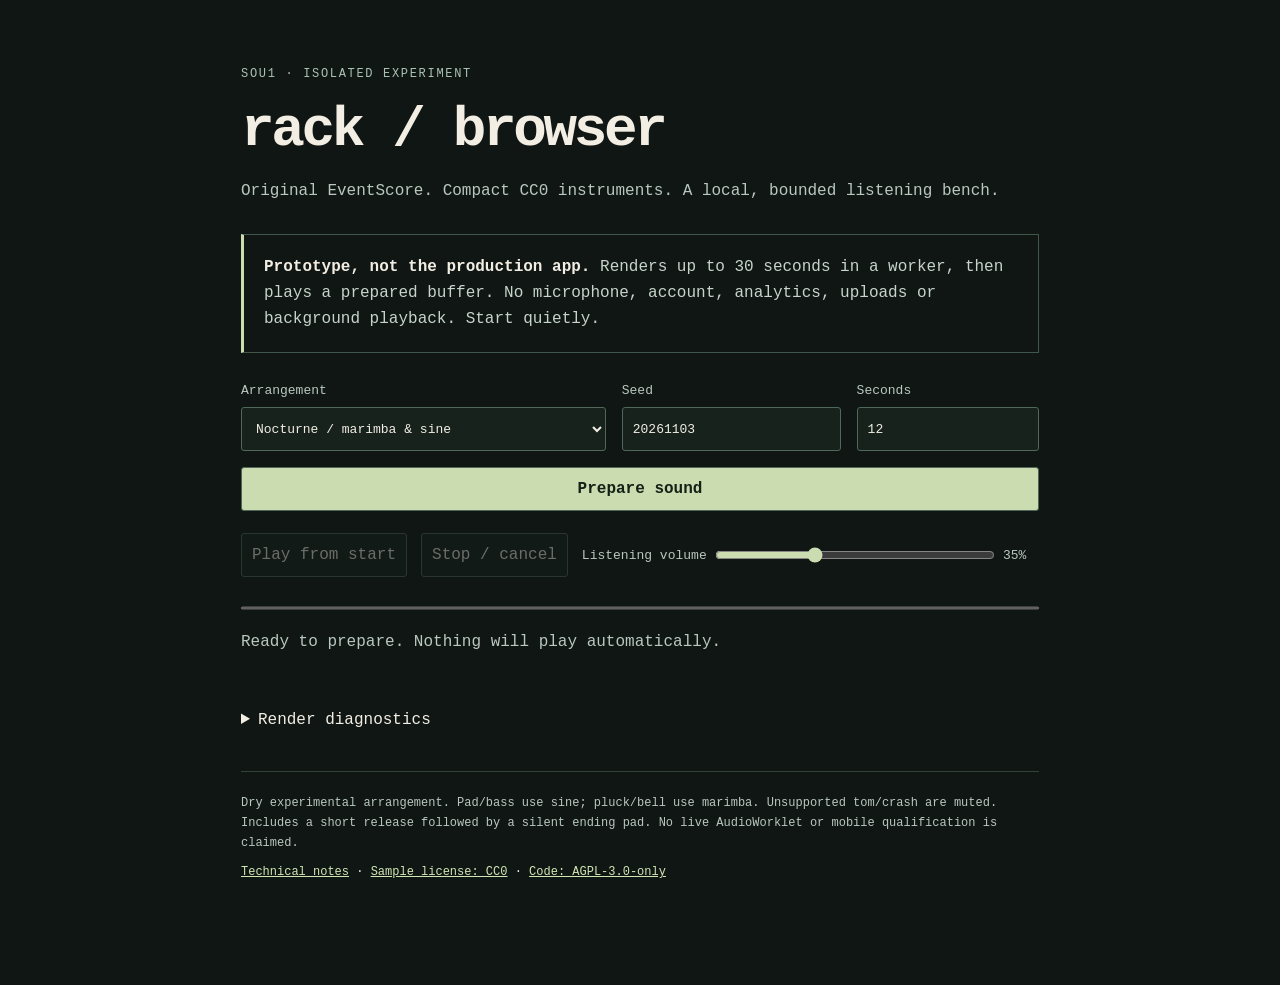
==== experiments/rack-browser/index.html @ 3c32c2ca "Add isolated browser rack laboratory with verified score imports and controller tests" ====
<!doctype html>
<html lang="en"><head><meta charset="utf-8"><meta name="viewport" content="width=device-width, initial-scale=1"><meta name="color-scheme" content="dark"><meta http-equiv="Content-Security-Policy" content="default-src 'self'; script-src 'self' blob:; style-src 'self'; worker-src 'self'; connect-src 'self'; object-src 'none'; base-uri 'none'"><title>SOU1 / rack lab</title><link rel="stylesheet" href="style.css"></head>
<body><main><header><span class="eyebrow">SOU1 · ISOLATED EXPERIMENT</span><h1>rack / browser</h1><p>Original EventScore. Compact CC0 instruments. A local, bounded listening bench.</p></header>
<aside><strong>Prototype, not the production app.</strong> Renders up to 30 seconds in a worker, then plays a prepared buffer. No microphone, account, analytics, uploads or background playback. Start quietly.</aside>
<form id="settings"><label>Arrangement<select id="profile"><option value="nocturne">Nocturne / marimba &amp; sine</option><option value="pulse">Pulse / marimba &amp; drums</option></select></label><label>Seed<input id="seed" type="number" min="0" max="4294967295" step="1" value="20261103" required></label><label>Seconds<input id="duration" type="number" min="4" max="30" step="1" value="12" required></label><button type="submit" id="prepare">Prepare sound</button></form>
<div class="transport"><button id="play" disabled>Play from start</button><button id="stop" disabled>Stop / cancel</button><label class="volume">Listening volume <input id="volume" type="range" min="0" max="100" value="35"><output id="volume-value">35%</output></label></div>
<progress id="progress" max="1" value="0" aria-label="Preparation progress"></progress><p id="status" role="status" aria-live="polite">Ready to prepare. Nothing will play automatically.</p><details><summary>Render diagnostics</summary><pre id="diagnostics">No render yet.</pre></details>
<footer><p>Dry experimental arrangement. Pad/bass use sine; pluck/bell use marimba. Unsupported tom/crash are muted. Includes a short release followed by a silent ending pad. No live AudioWorklet or mobile qualification is claimed.</p><a href="../../tools/EVENT_SCORE_RACK.md">Technical notes</a> · <a href="../../assets/cc0-mini/VCSL-LICENSE">Sample license: CC0</a> · <a href="../../LICENSE">Code: AGPL-3.0-only</a></footer></main><script type="module" src="app.mjs"></script></body></html>
---- experiments/rack-browser/style.css ----
:root{font-family:ui-monospace,SFMono-Regular,Consolas,monospace;color:#f3eee4;background:#101614;font-synthesis:none}*{box-sizing:border-box}body{margin:0}main{max-width:850px;margin:64px auto;padding:0 26px}.eyebrow{font-size:12px;color:#a8c3b4;letter-spacing:.14em}h1{font-size:clamp(32px,7vw,56px);letter-spacing:-.06em;margin:16px 0}p{line-height:1.65;color:#b9c8bf}aside{padding:20px;border:1px solid #41574b;border-left:3px solid #cbdcb0;line-height:1.6;color:#c7d4cb;margin:30px 0}aside strong{color:#f3eee4}form{display:grid;grid-template-columns:2fr 1.2fr 1fr;gap:16px}label{display:grid;gap:9px;color:#b9c8bf;font-size:13px}input,select,button{font:inherit;min-width:0;min-height:44px;border:1px solid #50685a;border-radius:3px;padding:10px;background:#17221c;color:#f3eee4}button{cursor:pointer}button:hover:enabled{background:#2d4034}button:disabled{opacity:.4;cursor:default}button[type=submit]{grid-column:1/-1;background:#cbdcb0;color:#142117;font-weight:700}button[type=submit]:hover{background:#deebcb}.transport{display:flex;gap:14px;align-items:center;margin-top:20px}.volume{flex:1;display:flex;align-items:center;flex-wrap:wrap;gap:6px}.volume input{padding:0;accent-color:#cbdcb0;flex:1;width:100px}.volume output{min-width:36px}progress{width:100%;height:6px;margin:26px 0 0;accent-color:#cbdcb0}#status{min-height:54px}pre{white-space:pre-wrap;overflow-wrap:anywhere;font-size:12px;color:#b9c8bf}summary{cursor:pointer;padding:12px 0}footer{border-top:1px solid #314438;margin-top:30px;padding:10px 0 40px;font-size:12px}a{color:#d2e6b3}button:focus-visible,input:focus-visible,select:focus-visible,summary:focus-visible{outline:2px solid #eef9d6;outline-offset:3px}@media(max-width:600px){main{margin:30px auto;padding:0 18px}form{grid-template-columns:1fr 1fr}form label:first-child{grid-column:1/-1}.transport{flex-wrap:wrap}.volume{flex-basis:100%}footer{line-height:1.7}}
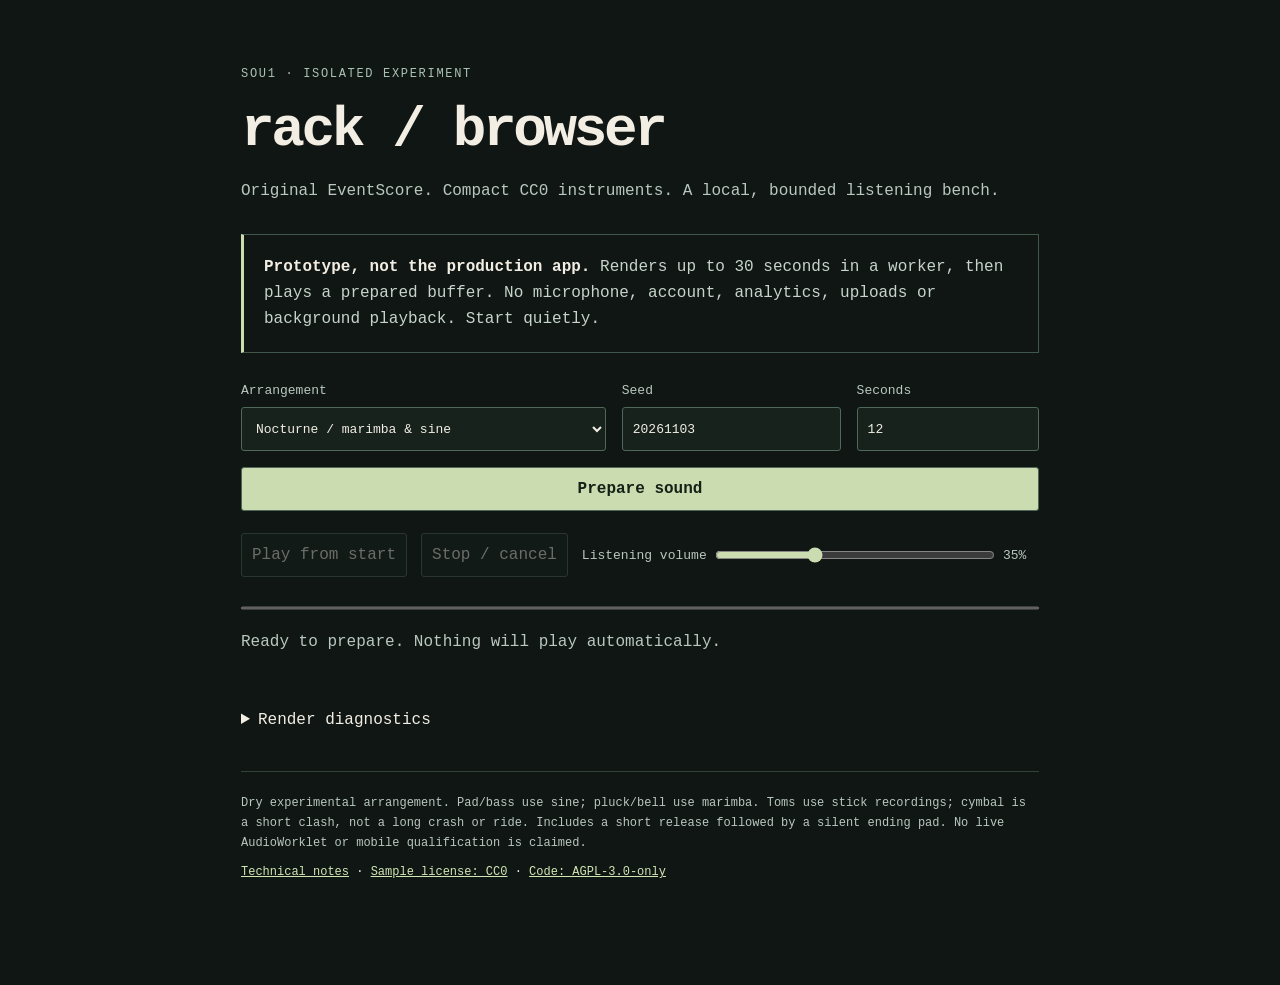
==== commit 2d9ed631: "Add verified CC0 stick toms and short clash to EventScore rack" ====
--- a/experiments/rack-browser/index.html
+++ b/experiments/rack-browser/index.html
@@ -5,4 +5,4 @@
 <form id="settings"><label>Arrangement<select id="profile"><option value="nocturne">Nocturne / marimba &amp; sine</option><option value="pulse">Pulse / marimba &amp; drums</option></select></label><label>Seed<input id="seed" type="number" min="0" max="4294967295" step="1" value="20261103" required></label><label>Seconds<input id="duration" type="number" min="4" max="30" step="1" value="12" required></label><button type="submit" id="prepare">Prepare sound</button></form>
 <div class="transport"><button id="play" disabled>Play from start</button><button id="stop" disabled>Stop / cancel</button><label class="volume">Listening volume <input id="volume" type="range" min="0" max="100" value="35"><output id="volume-value">35%</output></label></div>
 <progress id="progress" max="1" value="0" aria-label="Preparation progress"></progress><p id="status" role="status" aria-live="polite">Ready to prepare. Nothing will play automatically.</p><details><summary>Render diagnostics</summary><pre id="diagnostics">No render yet.</pre></details>
-<footer><p>Dry experimental arrangement. Pad/bass use sine; pluck/bell use marimba. Unsupported tom/crash are muted. Includes a short release followed by a silent ending pad. No live AudioWorklet or mobile qualification is claimed.</p><a href="../../tools/EVENT_SCORE_RACK.md">Technical notes</a> · <a href="../../assets/cc0-mini/VCSL-LICENSE">Sample license: CC0</a> · <a href="../../LICENSE">Code: AGPL-3.0-only</a></footer></main><script type="module" src="app.mjs"></script></body></html>
+<footer><p>Dry experimental arrangement. Pad/bass use sine; pluck/bell use marimba. Toms use stick recordings; cymbal is a short clash, not a long crash or ride. Includes a short release followed by a silent ending pad. No live AudioWorklet or mobile qualification is claimed.</p><a href="../../tools/EVENT_SCORE_RACK.md">Technical notes</a> · <a href="../../assets/cc0-mini/VCSL-LICENSE">Sample license: CC0</a> · <a href="../../LICENSE">Code: AGPL-3.0-only</a></footer></main><script type="module" src="app.mjs"></script></body></html>
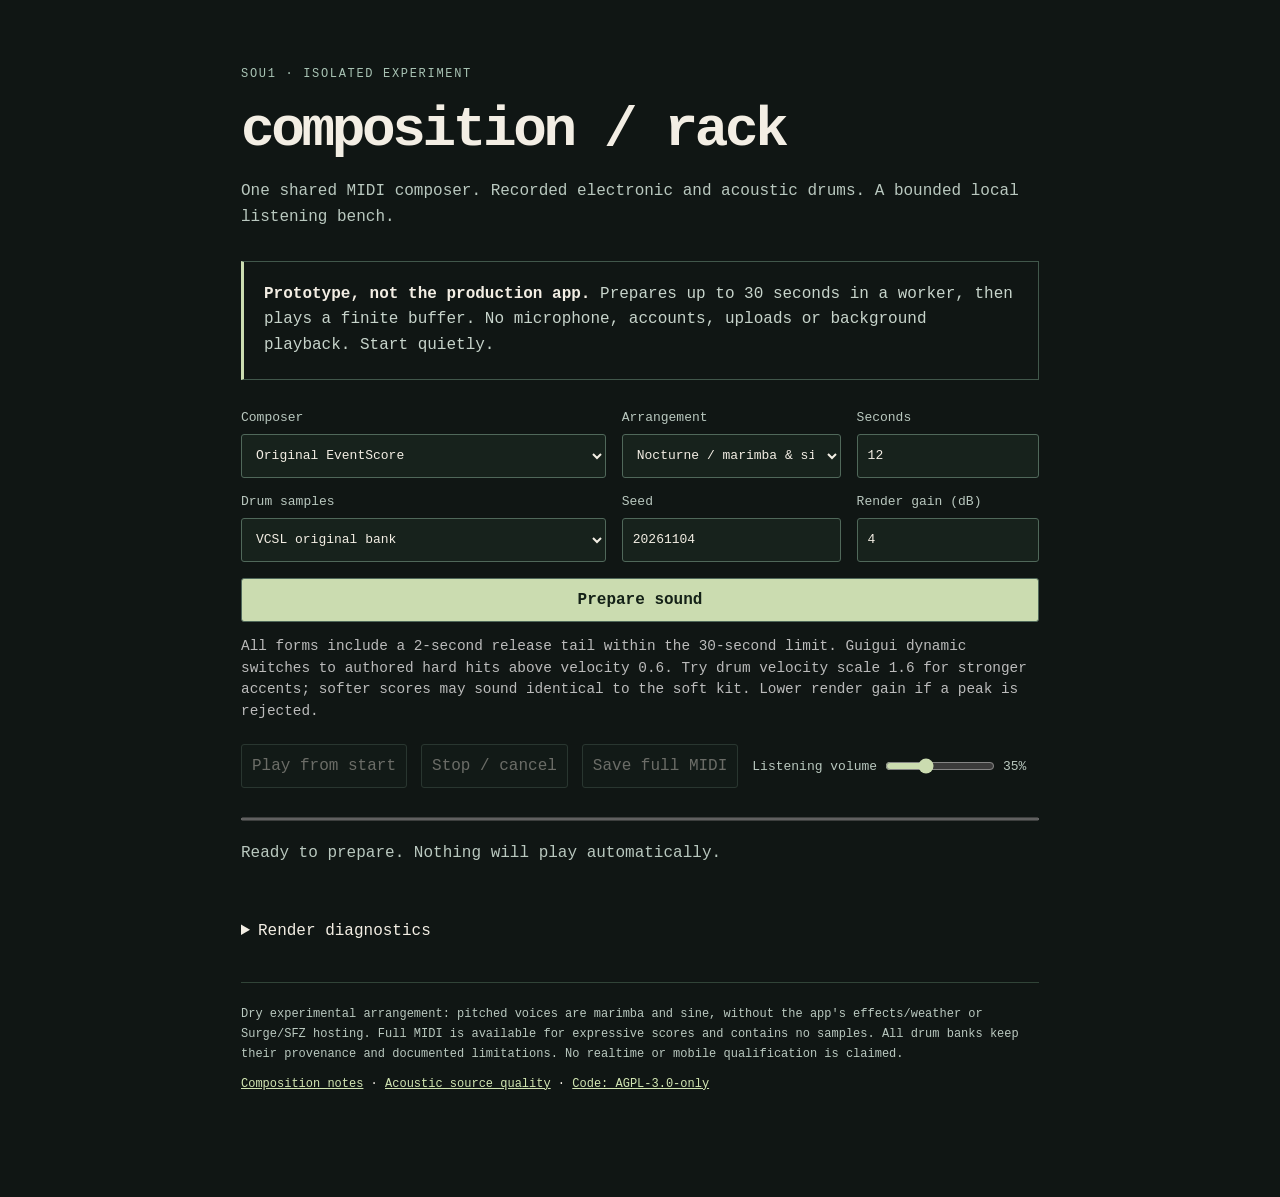
==== commit 83de65b8: "Extend isolated browser rack with shared composition, drum banks and full MIDI Keep production app a" ====
--- a/experiments/rack-browser/index.html
+++ b/experiments/rack-browser/index.html
@@ -1,8 +1,22 @@
 <!doctype html>
-<html lang="en"><head><meta charset="utf-8"><meta name="viewport" content="width=device-width, initial-scale=1"><meta name="color-scheme" content="dark"><meta http-equiv="Content-Security-Policy" content="default-src 'self'; script-src 'self' blob:; style-src 'self'; worker-src 'self'; connect-src 'self'; object-src 'none'; base-uri 'none'"><title>SOU1 / rack lab</title><link rel="stylesheet" href="style.css"></head>
-<body><main><header><span class="eyebrow">SOU1 · ISOLATED EXPERIMENT</span><h1>rack / browser</h1><p>Original EventScore. Compact CC0 instruments. A local, bounded listening bench.</p></header>
-<aside><strong>Prototype, not the production app.</strong> Renders up to 30 seconds in a worker, then plays a prepared buffer. No microphone, account, analytics, uploads or background playback. Start quietly.</aside>
-<form id="settings"><label>Arrangement<select id="profile"><option value="nocturne">Nocturne / marimba &amp; sine</option><option value="pulse">Pulse / marimba &amp; drums</option></select></label><label>Seed<input id="seed" type="number" min="0" max="4294967295" step="1" value="20261103" required></label><label>Seconds<input id="duration" type="number" min="4" max="30" step="1" value="12" required></label><button type="submit" id="prepare">Prepare sound</button></form>
-<div class="transport"><button id="play" disabled>Play from start</button><button id="stop" disabled>Stop / cancel</button><label class="volume">Listening volume <input id="volume" type="range" min="0" max="100" value="35"><output id="volume-value">35%</output></label></div>
+<html lang="en"><head><meta charset="utf-8"><meta name="viewport" content="width=device-width, initial-scale=1"><meta name="color-scheme" content="dark"><meta http-equiv="Content-Security-Policy" content="default-src 'self'; script-src 'self' blob:; style-src 'self'; worker-src 'self'; connect-src 'self'; object-src 'none'; base-uri 'none'"><title>SOU1 / composition rack lab</title><link rel="stylesheet" href="style.css"></head>
+<body><main><header><span class="eyebrow">SOU1 · ISOLATED EXPERIMENT</span><h1>composition / rack</h1><p>One shared MIDI composer. Recorded electronic and acoustic drums. A bounded local listening bench.</p></header>
+<aside><strong>Prototype, not the production app.</strong> Prepares up to 30 seconds in a worker, then plays a finite buffer. No microphone, accounts, uploads or background playback. Start quietly.</aside>
+<form id="settings">
+<label>Composer<select id="composer"><option value="legacy">Original EventScore</option><option value="expressive">Expressive full score</option></select></label>
+<div id="legacy-controls" class="control-group"><label>Arrangement<select id="profile"><option value="nocturne">Nocturne / marimba &amp; sine</option><option value="pulse">Pulse / marimba &amp; drums</option></select></label><label>Seconds<input id="duration" type="number" min="4" max="30" step="1" value="12" required></label></div>
+<div id="expressive-controls" class="control-group" hidden>
+<label>Form<select id="style"><option value="song">Song / 4/4</option><option value="waltz">Waltz / 3/4</option><option value="broken">Broken / 4/4</option><option value="motor">Motor / 7/8</option><option value="canon">Canon / 6/8</option><option value="drift">Drift / 4/4</option></select></label>
+<label>Phrasing<select id="phrasing"><option value="dialogue">Dialogue</option><option value="lyrical">Lyrical</option><option value="angular">Angular</option><option value="ornamented">Ornamented</option><option value="triplet">Triplet</option></select></label>
+<label>Bars<input id="bars" type="number" min="2" max="16" step="1" value="4" required></label><label>BPM<input id="bpm" type="number" min="40" max="180" step="1" value="112" required></label>
+<label>Drum velocity scale<input id="drum-velocity" type="number" min="0.25" max="2" step="0.05" value="1" required></label>
+<label class="check"><input id="drums-enabled" type="checkbox" checked> Include percussion</label>
+</div>
+<label>Drum samples<select id="drum-kit"><option value="vcsl">VCSL original bank</option><option value="fsa-electronic">FSA compact electronic</option><option value="fsa-distkit">FSA distorted</option><option value="fsa-sdbkit">FSA SDB</option><option value="fsa-synthkit">FSA synthetic</option><option value="fsa-x0xproc1">FSA x0x processor 1</option><option value="fsa-x0xproc2">FSA x0x processor 2</option><option value="guigui-soft">Guigui acoustic / soft</option><option value="guigui-dynamic">Guigui acoustic / soft + hard</option></select></label>
+<label>Seed<input id="seed" type="number" min="0" max="4294967295" step="1" value="20261104" required></label><label>Render gain (dB)<input id="render-gain" type="number" min="-24" max="12" step="1" value="4" required></label>
+<button type="submit" id="prepare">Prepare sound</button>
+</form>
+<p class="hint">All forms include a 2-second release tail within the 30-second limit. Guigui dynamic switches to authored hard hits above velocity 0.6. Try drum velocity scale 1.6 for stronger accents; softer scores may sound identical to the soft kit. Lower render gain if a peak is rejected.</p>
+<div class="transport"><button id="play" disabled>Play from start</button><button id="stop" disabled>Stop / cancel</button><button id="midi" disabled>Save full MIDI</button><label class="volume">Listening volume <input id="volume" type="range" min="0" max="100" value="35"><output id="volume-value">35%</output></label></div>
 <progress id="progress" max="1" value="0" aria-label="Preparation progress"></progress><p id="status" role="status" aria-live="polite">Ready to prepare. Nothing will play automatically.</p><details><summary>Render diagnostics</summary><pre id="diagnostics">No render yet.</pre></details>
-<footer><p>Dry experimental arrangement. Pad/bass use sine; pluck/bell use marimba. Toms use stick recordings; cymbal is a short clash, not a long crash or ride. Includes a short release followed by a silent ending pad. No live AudioWorklet or mobile qualification is claimed.</p><a href="../../tools/EVENT_SCORE_RACK.md">Technical notes</a> · <a href="../../assets/cc0-mini/VCSL-LICENSE">Sample license: CC0</a> · <a href="../../LICENSE">Code: AGPL-3.0-only</a></footer></main><script type="module" src="app.mjs"></script></body></html>
+<footer><p>Dry experimental arrangement: pitched voices are marimba and sine, without the app's effects/weather or Surge/SFZ hosting. Full MIDI is available for expressive scores and contains no samples. All drum banks keep their provenance and documented limitations. No realtime or mobile qualification is claimed.</p><a href="../../tools/VARIETY_COMPOSITION.md">Composition notes</a> · <a href="../../tools/ACOUSTIC_DRUMS.md">Acoustic source quality</a> · <a href="../../LICENSE">Code: AGPL-3.0-only</a></footer></main><script type="module" src="app.mjs"></script></body></html>
--- a/experiments/rack-browser/style.css
+++ b/experiments/rack-browser/style.css
@@ -1 +1,3 @@
 :root{font-family:ui-monospace,SFMono-Regular,Consolas,monospace;color:#f3eee4;background:#101614;font-synthesis:none}*{box-sizing:border-box}body{margin:0}main{max-width:850px;margin:64px auto;padding:0 26px}.eyebrow{font-size:12px;color:#a8c3b4;letter-spacing:.14em}h1{font-size:clamp(32px,7vw,56px);letter-spacing:-.06em;margin:16px 0}p{line-height:1.65;color:#b9c8bf}aside{padding:20px;border:1px solid #41574b;border-left:3px solid #cbdcb0;line-height:1.6;color:#c7d4cb;margin:30px 0}aside strong{color:#f3eee4}form{display:grid;grid-template-columns:2fr 1.2fr 1fr;gap:16px}label{display:grid;gap:9px;color:#b9c8bf;font-size:13px}input,select,button{font:inherit;min-width:0;min-height:44px;border:1px solid #50685a;border-radius:3px;padding:10px;background:#17221c;color:#f3eee4}button{cursor:pointer}button:hover:enabled{background:#2d4034}button:disabled{opacity:.4;cursor:default}button[type=submit]{grid-column:1/-1;background:#cbdcb0;color:#142117;font-weight:700}button[type=submit]:hover{background:#deebcb}.transport{display:flex;gap:14px;align-items:center;margin-top:20px}.volume{flex:1;display:flex;align-items:center;flex-wrap:wrap;gap:6px}.volume input{padding:0;accent-color:#cbdcb0;flex:1;width:100px}.volume output{min-width:36px}progress{width:100%;height:6px;margin:26px 0 0;accent-color:#cbdcb0}#status{min-height:54px}pre{white-space:pre-wrap;overflow-wrap:anywhere;font-size:12px;color:#b9c8bf}summary{cursor:pointer;padding:12px 0}footer{border-top:1px solid #314438;margin-top:30px;padding:10px 0 40px;font-size:12px}a{color:#d2e6b3}button:focus-visible,input:focus-visible,select:focus-visible,summary:focus-visible{outline:2px solid #eef9d6;outline-offset:3px}@media(max-width:600px){main{margin:30px auto;padding:0 18px}form{grid-template-columns:1fr 1fr}form label:first-child{grid-column:1/-1}.transport{flex-wrap:wrap}.volume{flex-basis:100%}footer{line-height:1.7}}
+
+.control-group{display:contents}.control-group[hidden]{display:none}.check{display:flex;align-items:center;gap:.5rem}.check input{width:auto}.hint{font-size:.9rem;color:#bbb;line-height:1.5}select,input{min-width:0;max-width:100%}
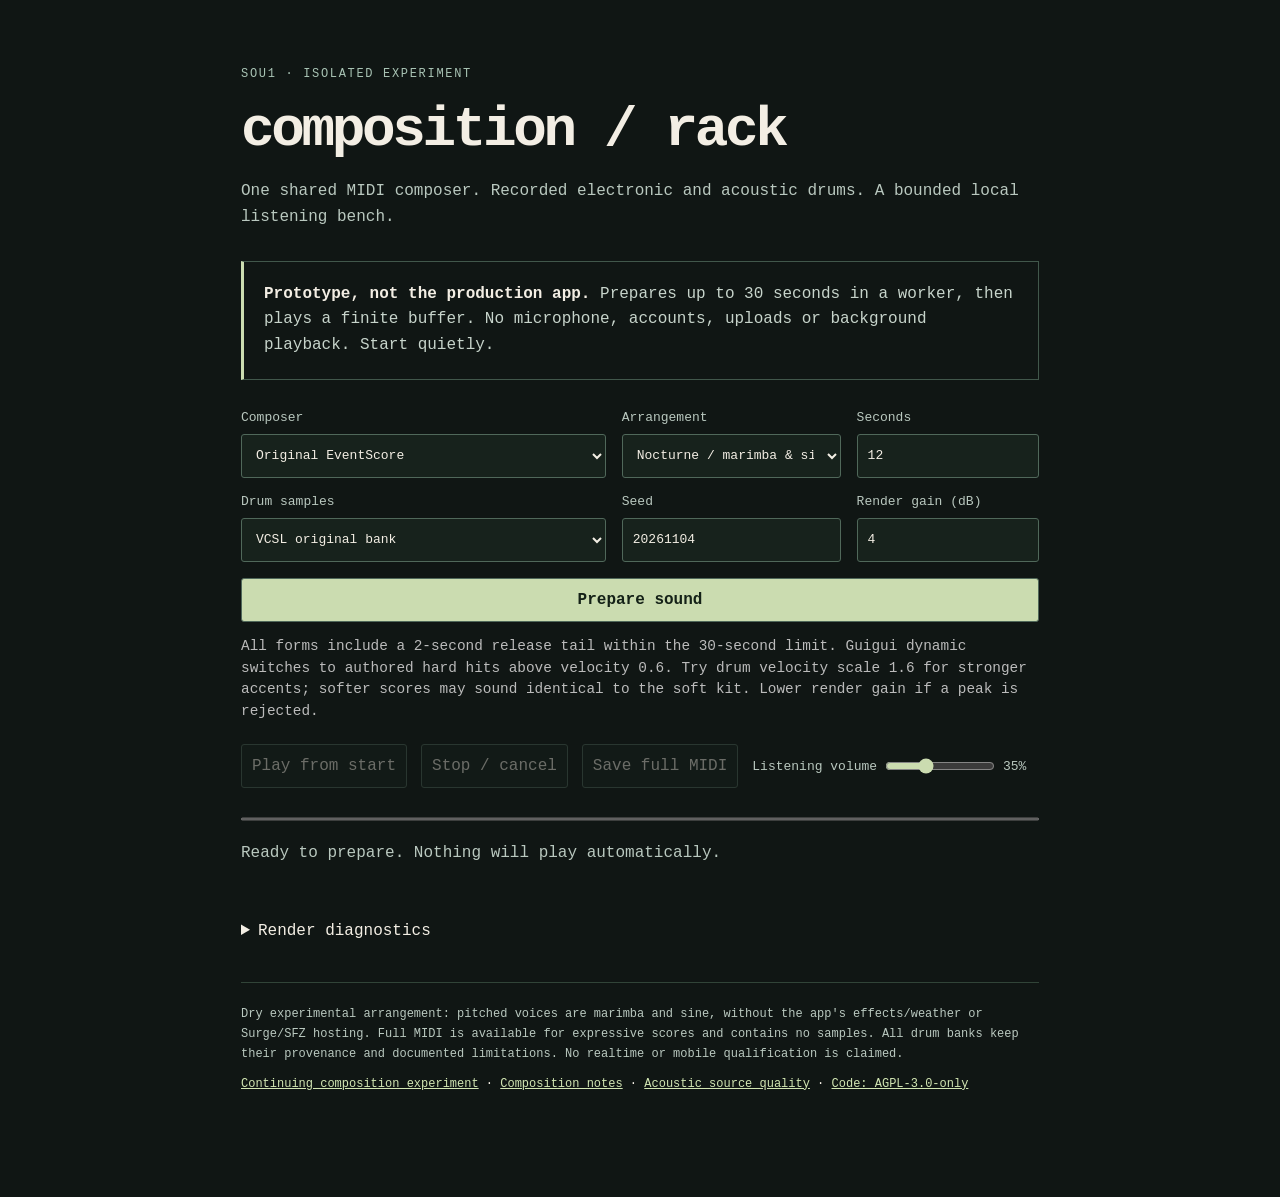
==== commit 81db0830: "Experiment with bounded continuing composition playback Prepare deterministic expressive phrases ahe" ====
--- a/experiments/rack-browser/index.html
+++ b/experiments/rack-browser/index.html
@@ -19,4 +19,4 @@
 <p class="hint">All forms include a 2-second release tail within the 30-second limit. Guigui dynamic switches to authored hard hits above velocity 0.6. Try drum velocity scale 1.6 for stronger accents; softer scores may sound identical to the soft kit. Lower render gain if a peak is rejected.</p>
 <div class="transport"><button id="play" disabled>Play from start</button><button id="stop" disabled>Stop / cancel</button><button id="midi" disabled>Save full MIDI</button><label class="volume">Listening volume <input id="volume" type="range" min="0" max="100" value="35"><output id="volume-value">35%</output></label></div>
 <progress id="progress" max="1" value="0" aria-label="Preparation progress"></progress><p id="status" role="status" aria-live="polite">Ready to prepare. Nothing will play automatically.</p><details><summary>Render diagnostics</summary><pre id="diagnostics">No render yet.</pre></details>
-<footer><p>Dry experimental arrangement: pitched voices are marimba and sine, without the app's effects/weather or Surge/SFZ hosting. Full MIDI is available for expressive scores and contains no samples. All drum banks keep their provenance and documented limitations. No realtime or mobile qualification is claimed.</p><a href="../../tools/VARIETY_COMPOSITION.md">Composition notes</a> · <a href="../../tools/ACOUSTIC_DRUMS.md">Acoustic source quality</a> · <a href="../../LICENSE">Code: AGPL-3.0-only</a></footer></main><script type="module" src="app.mjs"></script></body></html>
+<footer><p>Dry experimental arrangement: pitched voices are marimba and sine, without the app's effects/weather or Surge/SFZ hosting. Full MIDI is available for expressive scores and contains no samples. All drum banks keep their provenance and documented limitations. No realtime or mobile qualification is claimed.</p><a href="session.html">Continuing composition experiment</a> · <a href="../../tools/VARIETY_COMPOSITION.md">Composition notes</a> · <a href="../../tools/ACOUSTIC_DRUMS.md">Acoustic source quality</a> · <a href="../../LICENSE">Code: AGPL-3.0-only</a></footer></main><script type="module" src="app.mjs"></script></body></html>
